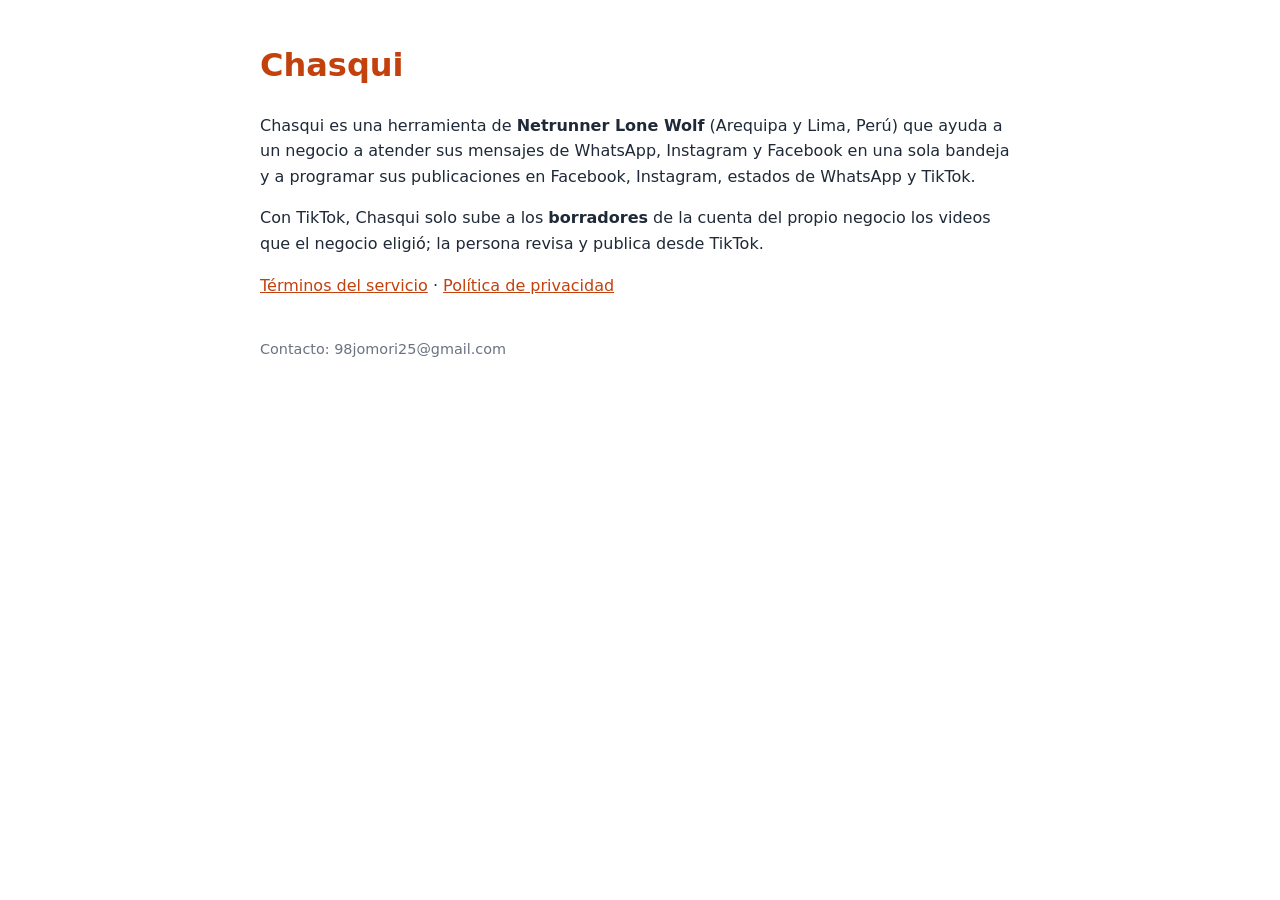
==== index.html @ e46ec512 "Páginas públicas de Chasqui: inicio, términos y privacidad" ====
<!doctype html><html lang="es"><head><meta charset="utf-8"><meta name="viewport" content="width=device-width,initial-scale=1"><title>Chasqui</title><link rel="stylesheet" href="estilo.css"></head><body>
<h1>Chasqui</h1>
<p>Chasqui es una herramienta de <strong>Netrunner Lone Wolf</strong> (Arequipa y Lima, Perú) que ayuda a un negocio a atender sus mensajes de WhatsApp, Instagram y Facebook en una sola bandeja y a programar sus publicaciones en Facebook, Instagram, estados de WhatsApp y TikTok.</p>
<p>Con TikTok, Chasqui solo sube a los <strong>borradores</strong> de la cuenta del propio negocio los videos que el negocio eligió; la persona revisa y publica desde TikTok.</p>
<p><a href="terminos.html">Términos del servicio</a> · <a href="privacidad.html">Política de privacidad</a></p>
<footer>Contacto: 98jomori25@gmail.com</footer></body></html>
---- estilo.css ----
body{font-family:system-ui,sans-serif;max-width:760px;margin:40px auto;padding:0 16px;line-height:1.6;color:#1f2937;background:#fff}h1{color:#c2410c}a{color:#c2410c}footer{margin-top:40px;font-size:.9em;color:#6b7280}
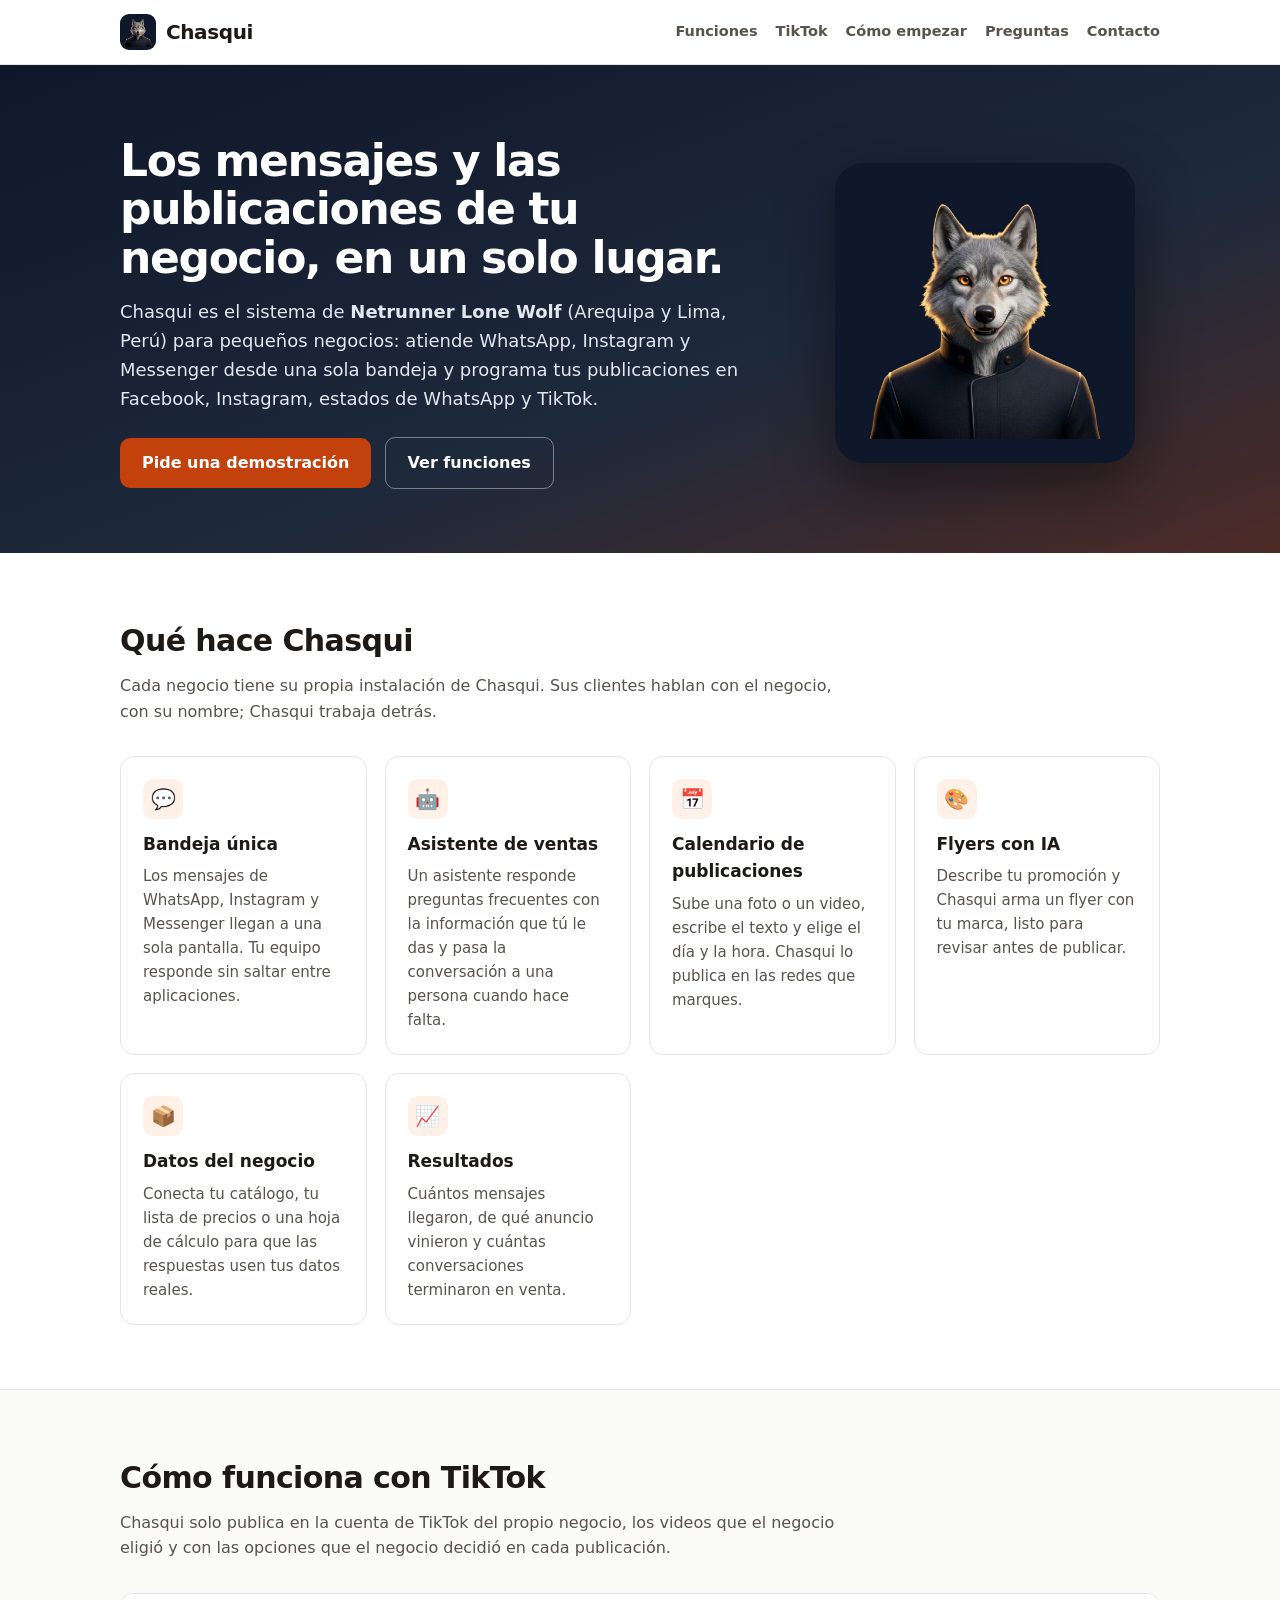
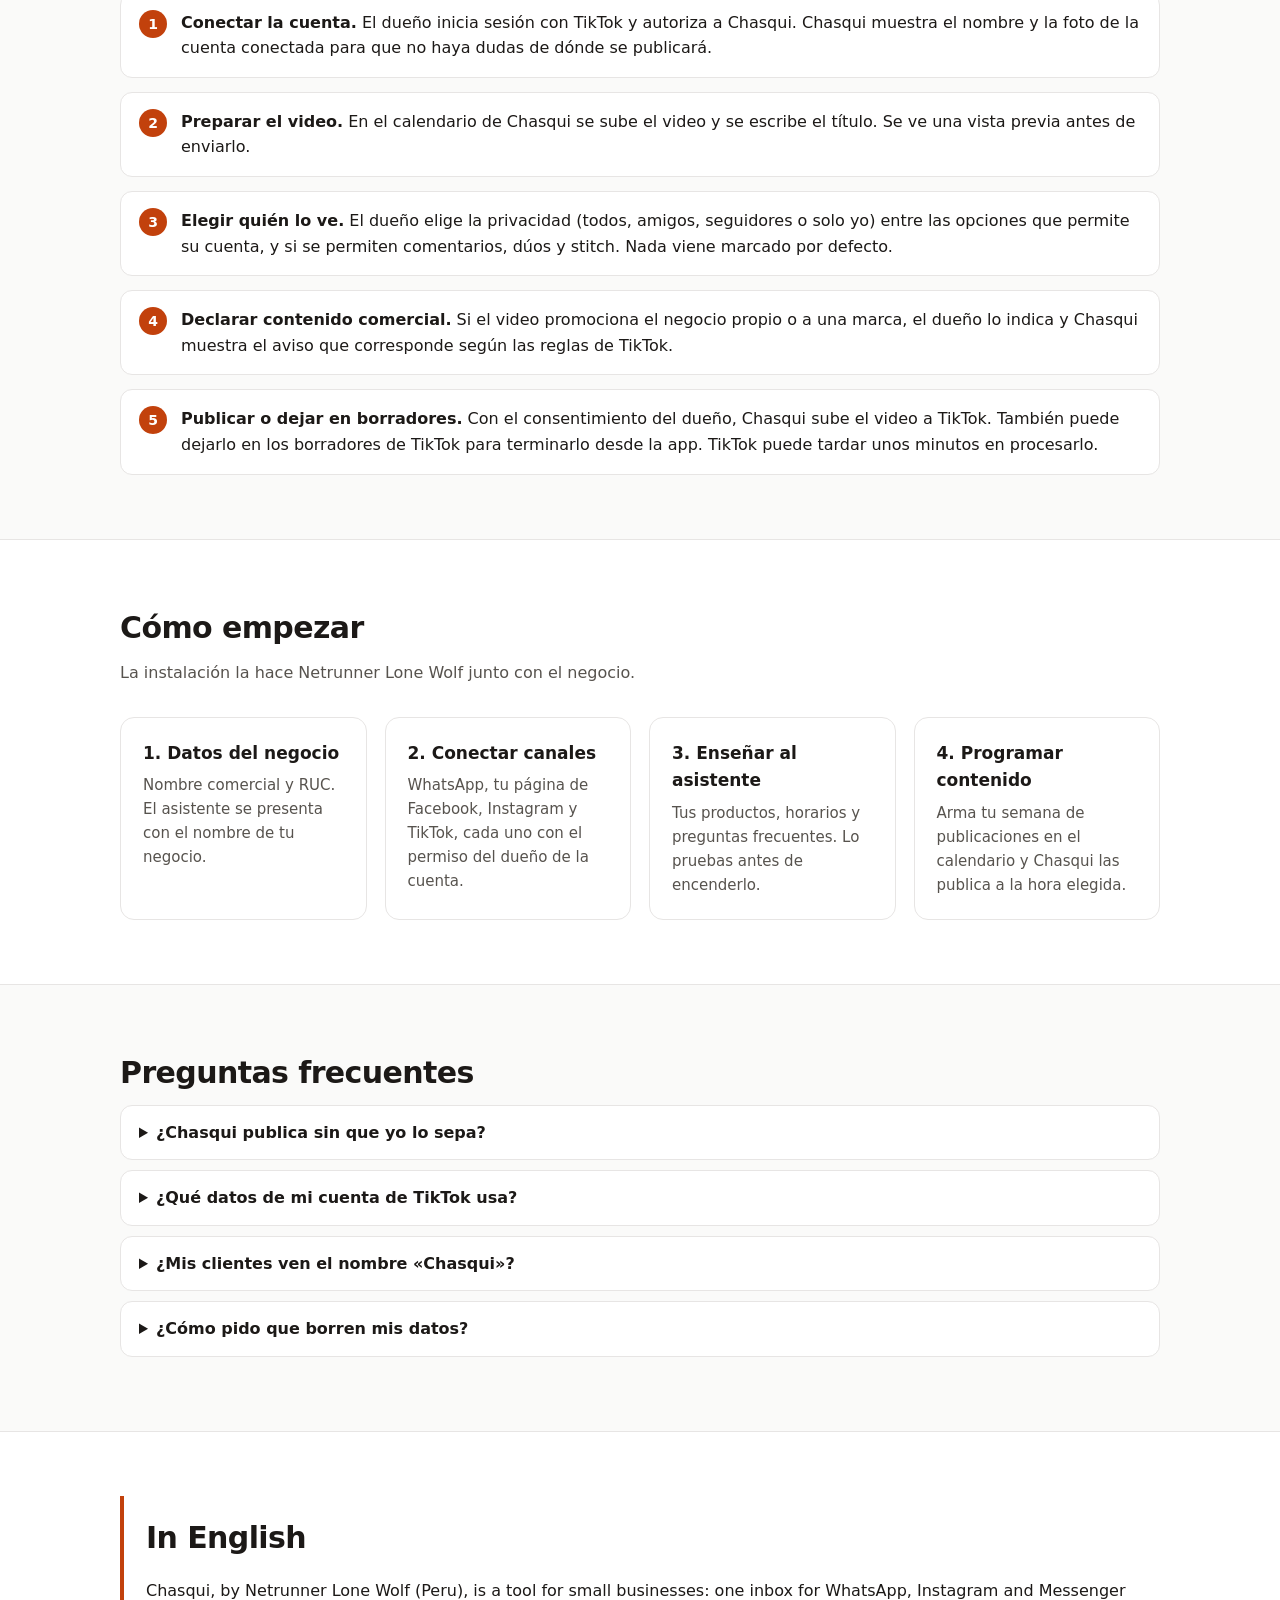
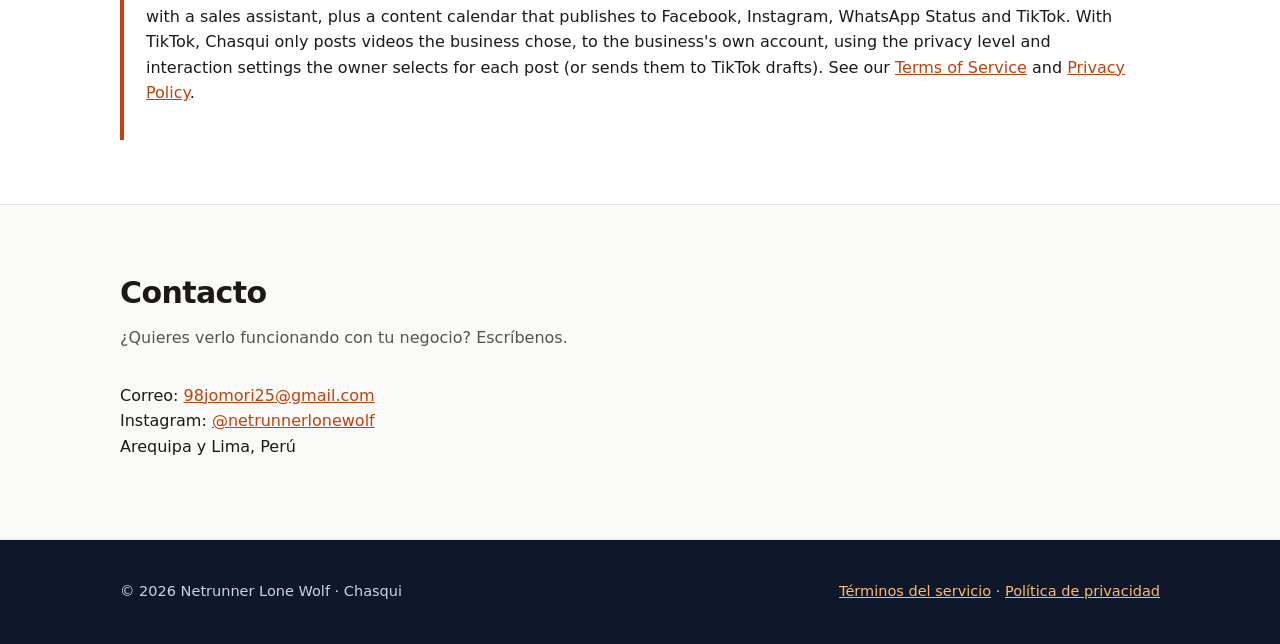
==== commit dfa35c3a: "Sitio completo de Chasqui y el mismo ícono (lobo) en la pestaña de todas las páginas Co-Authored-By:" ====
--- a/index.html
+++ b/index.html
@@ -1,6 +1,96 @@
-<!doctype html><html lang="es"><head><meta charset="utf-8"><meta name="viewport" content="width=device-width,initial-scale=1"><title>Chasqui</title><link rel="stylesheet" href="estilo.css"></head><body>
-<h1>Chasqui</h1>
-<p>Chasqui es una herramienta de <strong>Netrunner Lone Wolf</strong> (Arequipa y Lima, Perú) que ayuda a un negocio a atender sus mensajes de WhatsApp, Instagram y Facebook en una sola bandeja y a programar sus publicaciones en Facebook, Instagram, estados de WhatsApp y TikTok.</p>
-<p>Con TikTok, Chasqui solo sube a los <strong>borradores</strong> de la cuenta del propio negocio los videos que el negocio eligió; la persona revisa y publica desde TikTok.</p>
-<p><a href="terminos.html">Términos del servicio</a> · <a href="privacidad.html">Política de privacidad</a></p>
-<footer>Contacto: 98jomori25@gmail.com</footer></body></html>
+<!doctype html>
+<html lang="es">
+<head>
+<meta charset="utf-8">
+<meta name="viewport" content="width=device-width,initial-scale=1">
+<title>Chasqui — Mensajes y publicaciones de tu negocio en un solo lugar</title>
+<meta name="description" content="Chasqui, de Netrunner Lone Wolf: bandeja única de WhatsApp, Instagram y Messenger con asistente de ventas, y calendario que publica en Facebook, Instagram, estados de WhatsApp y TikTok.">
+<link rel="icon" type="image/jpeg" href="icono.jpg">
+<link rel="apple-touch-icon" href="icono.jpg">
+<link rel="stylesheet" href="estilo.css">
+</head>
+<body>
+<header class="top"><div class="wrap">
+  <a class="logo" href="index.html"><img src="icono.jpg" alt="">Chasqui</a>
+  <nav class="menu">
+    <a href="#funciones">Funciones</a>
+    <a href="#tiktok">TikTok</a>
+    <a href="#como">Cómo empezar</a>
+    <a href="#preguntas">Preguntas</a>
+    <a href="#contacto">Contacto</a>
+  </nav>
+</div></header>
+
+<div class="hero"><div class="wrap">
+  <div>
+    <h1>Los mensajes y las publicaciones de tu negocio, en un solo lugar.</h1>
+    <p>Chasqui es el sistema de <strong>Netrunner Lone Wolf</strong> (Arequipa y Lima, Perú) para pequeños negocios: atiende WhatsApp, Instagram y Messenger desde una sola bandeja y programa tus publicaciones en Facebook, Instagram, estados de WhatsApp y TikTok.</p>
+    <a class="btn" href="#contacto">Pide una demostración</a>
+    <a class="btn ghost" href="#funciones">Ver funciones</a>
+  </div>
+  <img src="icono.jpg" alt="Logo de Chasqui: un lobo">
+</div></div>
+
+<section id="funciones"><div class="wrap">
+  <h2>Qué hace Chasqui</h2>
+  <p class="lead">Cada negocio tiene su propia instalación de Chasqui. Sus clientes hablan con el negocio, con su nombre; Chasqui trabaja detrás.</p>
+  <div class="grid">
+    <div class="card"><span class="icon">💬</span><h3>Bandeja única</h3><p>Los mensajes de WhatsApp, Instagram y Messenger llegan a una sola pantalla. Tu equipo responde sin saltar entre aplicaciones.</p></div>
+    <div class="card"><span class="icon">🤖</span><h3>Asistente de ventas</h3><p>Un asistente responde preguntas frecuentes con la información que tú le das y pasa la conversación a una persona cuando hace falta.</p></div>
+    <div class="card"><span class="icon">📅</span><h3>Calendario de publicaciones</h3><p>Sube una foto o un video, escribe el texto y elige el día y la hora. Chasqui lo publica en las redes que marques.</p></div>
+    <div class="card"><span class="icon">🎨</span><h3>Flyers con IA</h3><p>Describe tu promoción y Chasqui arma un flyer con tu marca, listo para revisar antes de publicar.</p></div>
+    <div class="card"><span class="icon">📦</span><h3>Datos del negocio</h3><p>Conecta tu catálogo, tu lista de precios o una hoja de cálculo para que las respuestas usen tus datos reales.</p></div>
+    <div class="card"><span class="icon">📈</span><h3>Resultados</h3><p>Cuántos mensajes llegaron, de qué anuncio vinieron y cuántas conversaciones terminaron en venta.</p></div>
+  </div>
+</div></section>
+
+<section id="tiktok" class="alt"><div class="wrap">
+  <h2>Cómo funciona con TikTok</h2>
+  <p class="lead">Chasqui solo publica en la cuenta de TikTok del propio negocio, los videos que el negocio eligió y con las opciones que el negocio decidió en cada publicación.</p>
+  <ol class="steps">
+    <li><strong>Conectar la cuenta.</strong> El dueño inicia sesión con TikTok y autoriza a Chasqui. Chasqui muestra el nombre y la foto de la cuenta conectada para que no haya dudas de dónde se publicará.</li>
+    <li><strong>Preparar el video.</strong> En el calendario de Chasqui se sube el video y se escribe el título. Se ve una vista previa antes de enviarlo.</li>
+    <li><strong>Elegir quién lo ve.</strong> El dueño elige la privacidad (todos, amigos, seguidores o solo yo) entre las opciones que permite su cuenta, y si se permiten comentarios, dúos y stitch. Nada viene marcado por defecto.</li>
+    <li><strong>Declarar contenido comercial.</strong> Si el video promociona el negocio propio o a una marca, el dueño lo indica y Chasqui muestra el aviso que corresponde según las reglas de TikTok.</li>
+    <li><strong>Publicar o dejar en borradores.</strong> Con el consentimiento del dueño, Chasqui sube el video a TikTok. También puede dejarlo en los borradores de TikTok para terminarlo desde la app. TikTok puede tardar unos minutos en procesarlo.</li>
+  </ol>
+</div></section>
+
+<section id="como"><div class="wrap">
+  <h2>Cómo empezar</h2>
+  <p class="lead">La instalación la hace Netrunner Lone Wolf junto con el negocio.</p>
+  <div class="grid">
+    <div class="card"><h3>1. Datos del negocio</h3><p>Nombre comercial y RUC. El asistente se presenta con el nombre de tu negocio.</p></div>
+    <div class="card"><h3>2. Conectar canales</h3><p>WhatsApp, tu página de Facebook, Instagram y TikTok, cada uno con el permiso del dueño de la cuenta.</p></div>
+    <div class="card"><h3>3. Enseñar al asistente</h3><p>Tus productos, horarios y preguntas frecuentes. Lo pruebas antes de encenderlo.</p></div>
+    <div class="card"><h3>4. Programar contenido</h3><p>Arma tu semana de publicaciones en el calendario y Chasqui las publica a la hora elegida.</p></div>
+  </div>
+</div></section>
+
+<section id="preguntas" class="alt"><div class="wrap">
+  <h2>Preguntas frecuentes</h2>
+  <details><summary>¿Chasqui publica sin que yo lo sepa?</summary><p>No. Solo publica lo que el negocio subió y programó en su calendario, en las cuentas que el propio negocio conectó. Se puede desconectar cualquier cuenta en cualquier momento.</p></details>
+  <details><summary>¿Qué datos de mi cuenta de TikTok usa?</summary><p>El identificador, el nombre y la foto del perfil para mostrar qué cuenta está conectada, las opciones de privacidad disponibles en tu cuenta y el permiso para subir los videos que tú elijas. Detalles en la <a href="privacidad.html">política de privacidad</a>.</p></details>
+  <details><summary>¿Mis clientes ven el nombre «Chasqui»?</summary><p>No. Tus clientes ven el nombre de tu negocio. Chasqui es la herramienta interna.</p></details>
+  <details><summary>¿Cómo pido que borren mis datos?</summary><p>Escribe a <a href="mailto:98jomori25@gmail.com">98jomori25@gmail.com</a>. Se atiende en un máximo de 30 días.</p></details>
+</div></section>
+
+<section><div class="wrap">
+  <div class="en">
+    <h2>In English</h2>
+    <p>Chasqui, by Netrunner Lone Wolf (Peru), is a tool for small businesses: one inbox for WhatsApp, Instagram and Messenger with a sales assistant, plus a content calendar that publishes to Facebook, Instagram, WhatsApp Status and TikTok. With TikTok, Chasqui only posts videos the business chose, to the business's own account, using the privacy level and interaction settings the owner selects for each post (or sends them to TikTok drafts). See our <a href="terminos.html">Terms of Service</a> and <a href="privacidad.html">Privacy Policy</a>.</p>
+  </div>
+</div></section>
+
+<section id="contacto" class="alt"><div class="wrap">
+  <h2>Contacto</h2>
+  <p class="lead">¿Quieres verlo funcionando con tu negocio? Escríbenos.</p>
+  <p>Correo: <a href="mailto:98jomori25@gmail.com">98jomori25@gmail.com</a><br>Instagram: <a href="https://www.instagram.com/netrunnerlonewolf/">@netrunnerlonewolf</a><br>Arequipa y Lima, Perú</p>
+</div></section>
+
+<footer class="bottom"><div class="wrap">
+  <div>© 2026 Netrunner Lone Wolf · Chasqui</div>
+  <div><a href="terminos.html">Términos del servicio</a> · <a href="privacidad.html">Política de privacidad</a></div>
+</div></footer>
+</body>
+</html>
--- a/estilo.css
+++ b/estilo.css
@@ -1 +1,42 @@
-body{font-family:system-ui,sans-serif;max-width:760px;margin:40px auto;padding:0 16px;line-height:1.6;color:#1f2937;background:#fff}h1{color:#c2410c}a{color:#c2410c}footer{margin-top:40px;font-size:.9em;color:#6b7280}
+:root{--fg:#1c1917;--muted:#57534e;--line:#e7e5e4;--bg:#fff;--soft:#fafaf9;--brand:#c2410c;--brand-soft:#fff1e8;--dark:#0f172a}
+*{box-sizing:border-box}
+html{scroll-behavior:smooth}
+body{margin:0;font-family:system-ui,-apple-system,"Segoe UI",Roboto,sans-serif;line-height:1.6;color:var(--fg);background:var(--bg)}
+a{color:var(--brand)}
+.wrap{max-width:1080px;margin:0 auto;padding:0 20px}
+header.top{position:sticky;top:0;z-index:5;background:rgba(255,255,255,.92);backdrop-filter:blur(8px);border-bottom:1px solid var(--line)}
+header.top .wrap{display:flex;align-items:center;justify-content:space-between;gap:16px;height:64px}
+.logo{display:flex;align-items:center;gap:10px;font-weight:800;font-size:20px;color:var(--fg);text-decoration:none;letter-spacing:-.02em}
+.logo img{width:36px;height:36px;border-radius:9px}
+nav.menu{display:flex;gap:18px;flex-wrap:wrap}
+nav.menu a{color:var(--muted);text-decoration:none;font-size:14.5px;font-weight:600}
+nav.menu a:hover{color:var(--brand)}
+.hero{background:linear-gradient(160deg,var(--dark) 0%,#1e293b 60%,#7c2d12 140%);color:#fff;padding:72px 0 64px}
+.hero .wrap{display:grid;grid-template-columns:1.3fr .7fr;gap:40px;align-items:center}
+.hero h1{font-size:44px;line-height:1.1;margin:0 0 16px;letter-spacing:-.03em}
+.hero p{font-size:18px;color:#e2e8f0;margin:0 0 24px}
+.hero img{width:100%;max-width:300px;border-radius:28px;box-shadow:0 20px 60px rgba(0,0,0,.45);justify-self:center}
+.btn{display:inline-block;background:var(--brand);color:#fff;text-decoration:none;font-weight:700;padding:12px 22px;border-radius:10px}
+.btn.ghost{background:transparent;border:1px solid rgba(255,255,255,.4);margin-left:8px}
+section{padding:64px 0;border-bottom:1px solid var(--line)}
+section.alt{background:var(--soft)}
+h2{font-size:30px;letter-spacing:-.02em;margin:0 0 8px}
+.lead{color:var(--muted);margin:0 0 32px;max-width:720px}
+.grid{display:grid;grid-template-columns:repeat(auto-fit,minmax(240px,1fr));gap:18px}
+.card{background:#fff;border:1px solid var(--line);border-radius:14px;padding:22px}
+.card h3{margin:0 0 6px;font-size:17px}
+.card p{margin:0;color:var(--muted);font-size:15px}
+.icon{display:inline-flex;width:40px;height:40px;border-radius:10px;background:var(--brand-soft);align-items:center;justify-content:center;font-size:20px;margin-bottom:12px}
+ol.steps{counter-reset:s;list-style:none;padding:0;margin:0;display:grid;gap:14px}
+ol.steps li{counter-increment:s;background:#fff;border:1px solid var(--line);border-radius:12px;padding:16px 18px 16px 60px;position:relative}
+ol.steps li::before{content:counter(s);position:absolute;left:18px;top:16px;width:28px;height:28px;border-radius:50%;background:var(--brand);color:#fff;font-weight:700;display:flex;align-items:center;justify-content:center;font-size:14px}
+details{background:#fff;border:1px solid var(--line);border-radius:12px;padding:14px 18px;margin-bottom:10px}
+summary{font-weight:700;cursor:pointer}
+.en{border-left:4px solid var(--brand);background:#fff;padding:18px 22px;border-radius:0 12px 12px 0}
+footer.bottom{background:var(--dark);color:#cbd5e1;padding:40px 0;font-size:14.5px}
+footer.bottom .wrap{display:flex;justify-content:space-between;gap:24px;flex-wrap:wrap}
+footer.bottom a{color:#fdba74}
+.doc{max-width:780px;margin:0 auto;padding:40px 20px 64px}
+.doc h1{font-size:34px;letter-spacing:-.02em;color:var(--fg)}
+.doc h2{font-size:21px;margin-top:32px}
+@media (max-width:760px){.hero .wrap{grid-template-columns:1fr}.hero h1{font-size:34px}.hero img{max-width:180px}nav.menu{display:none}.btn.ghost{margin:10px 0 0}}
